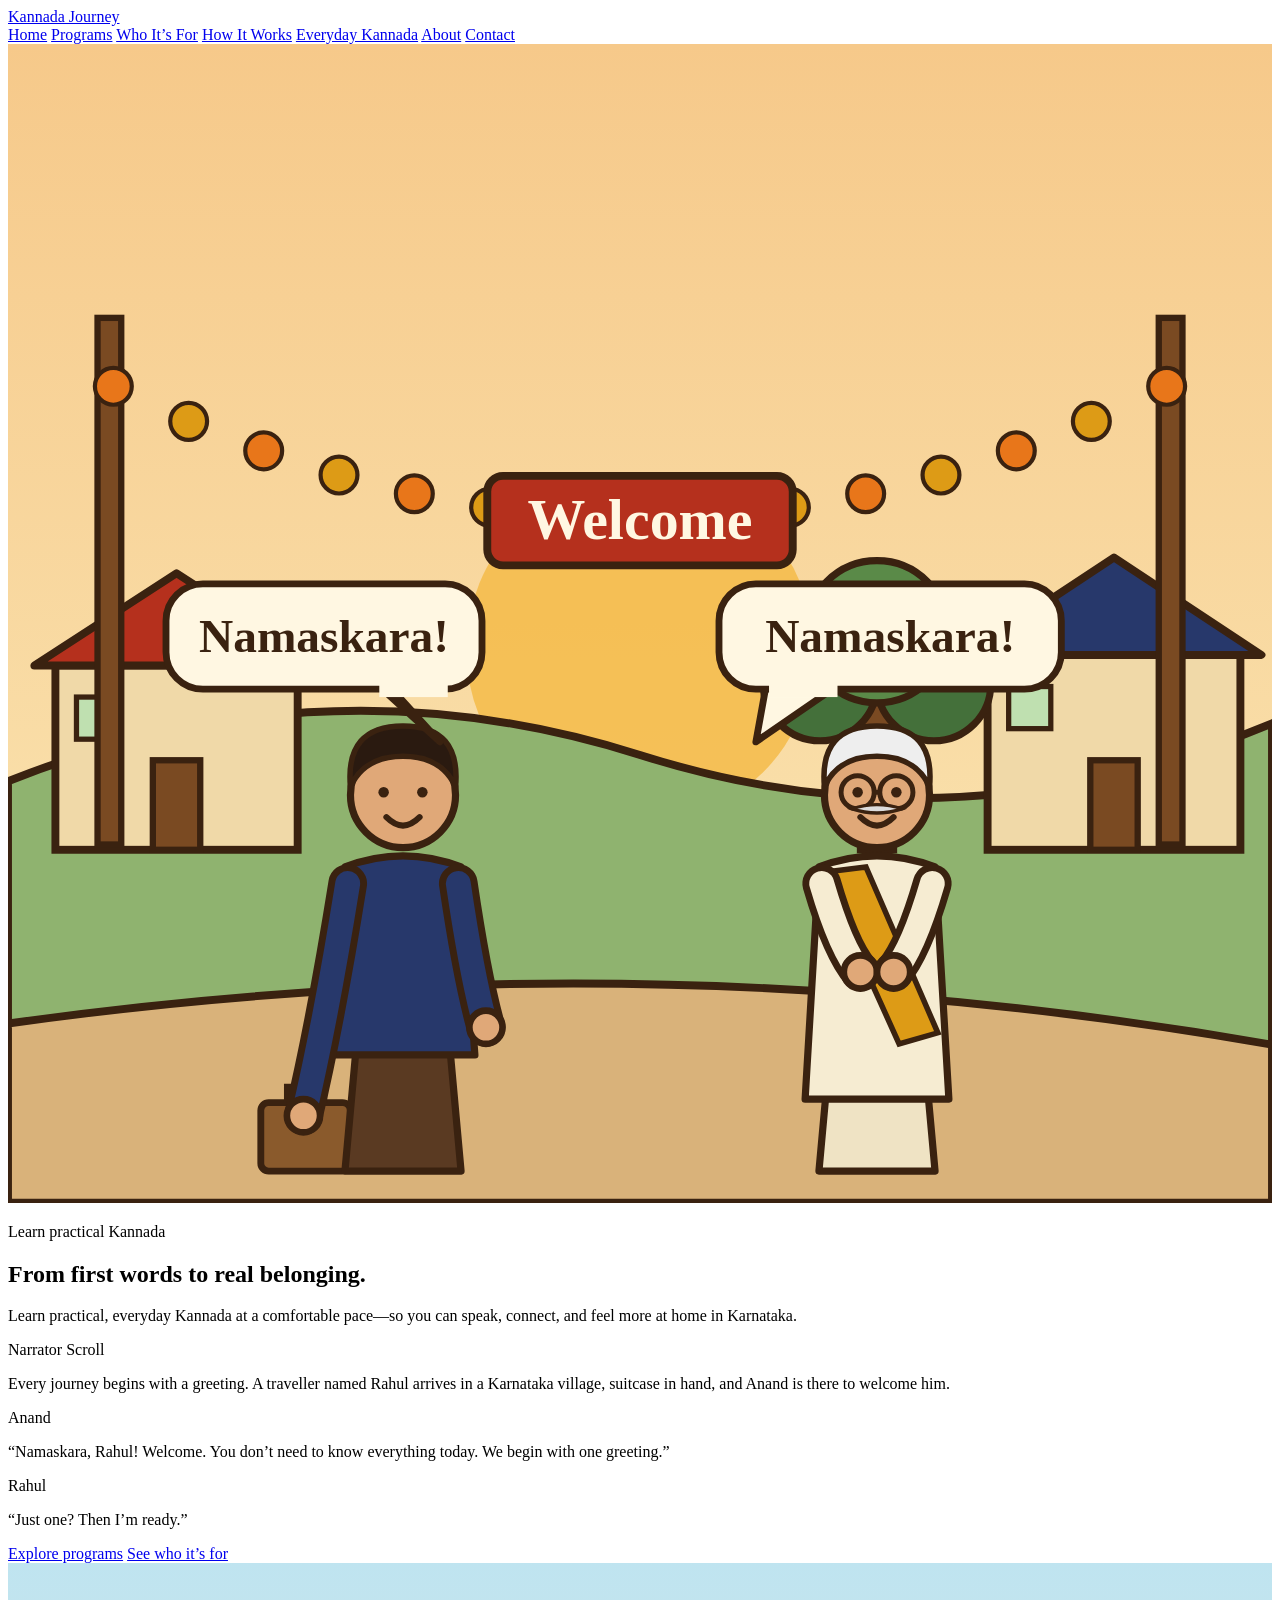
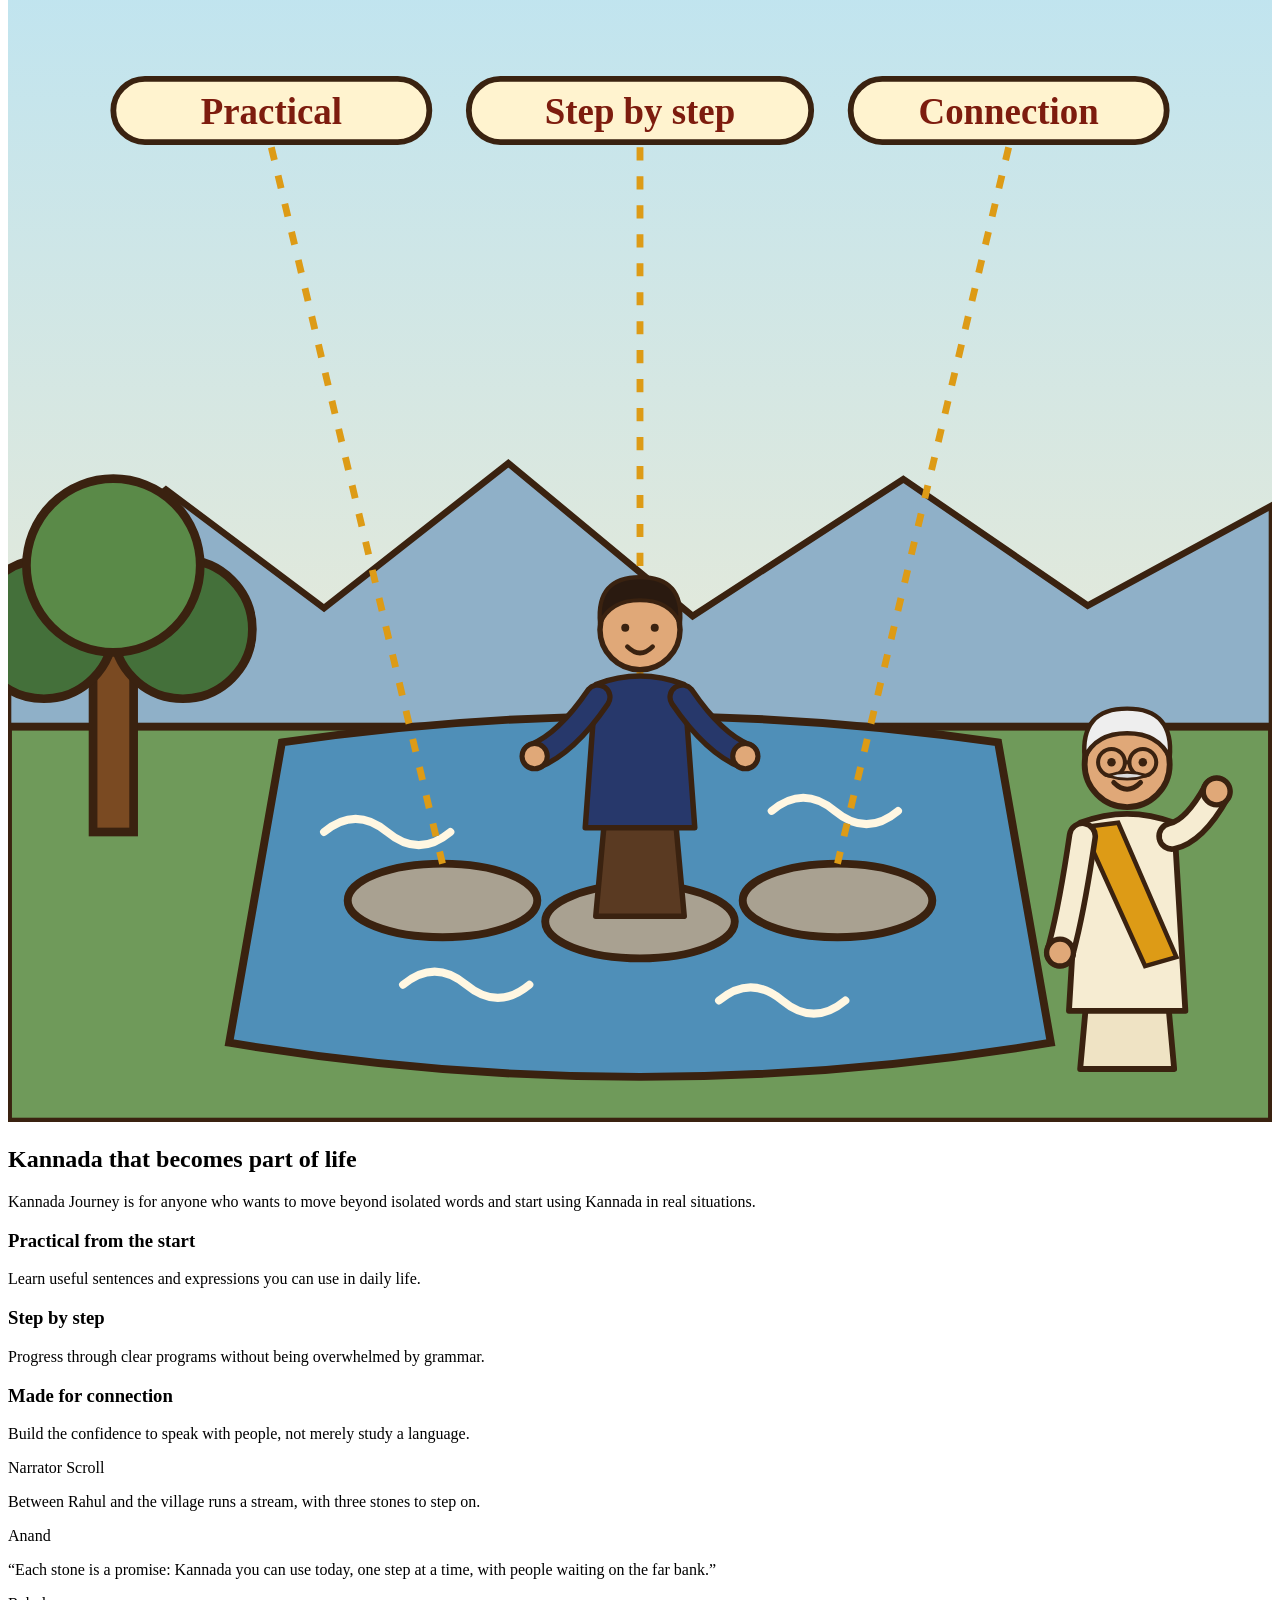
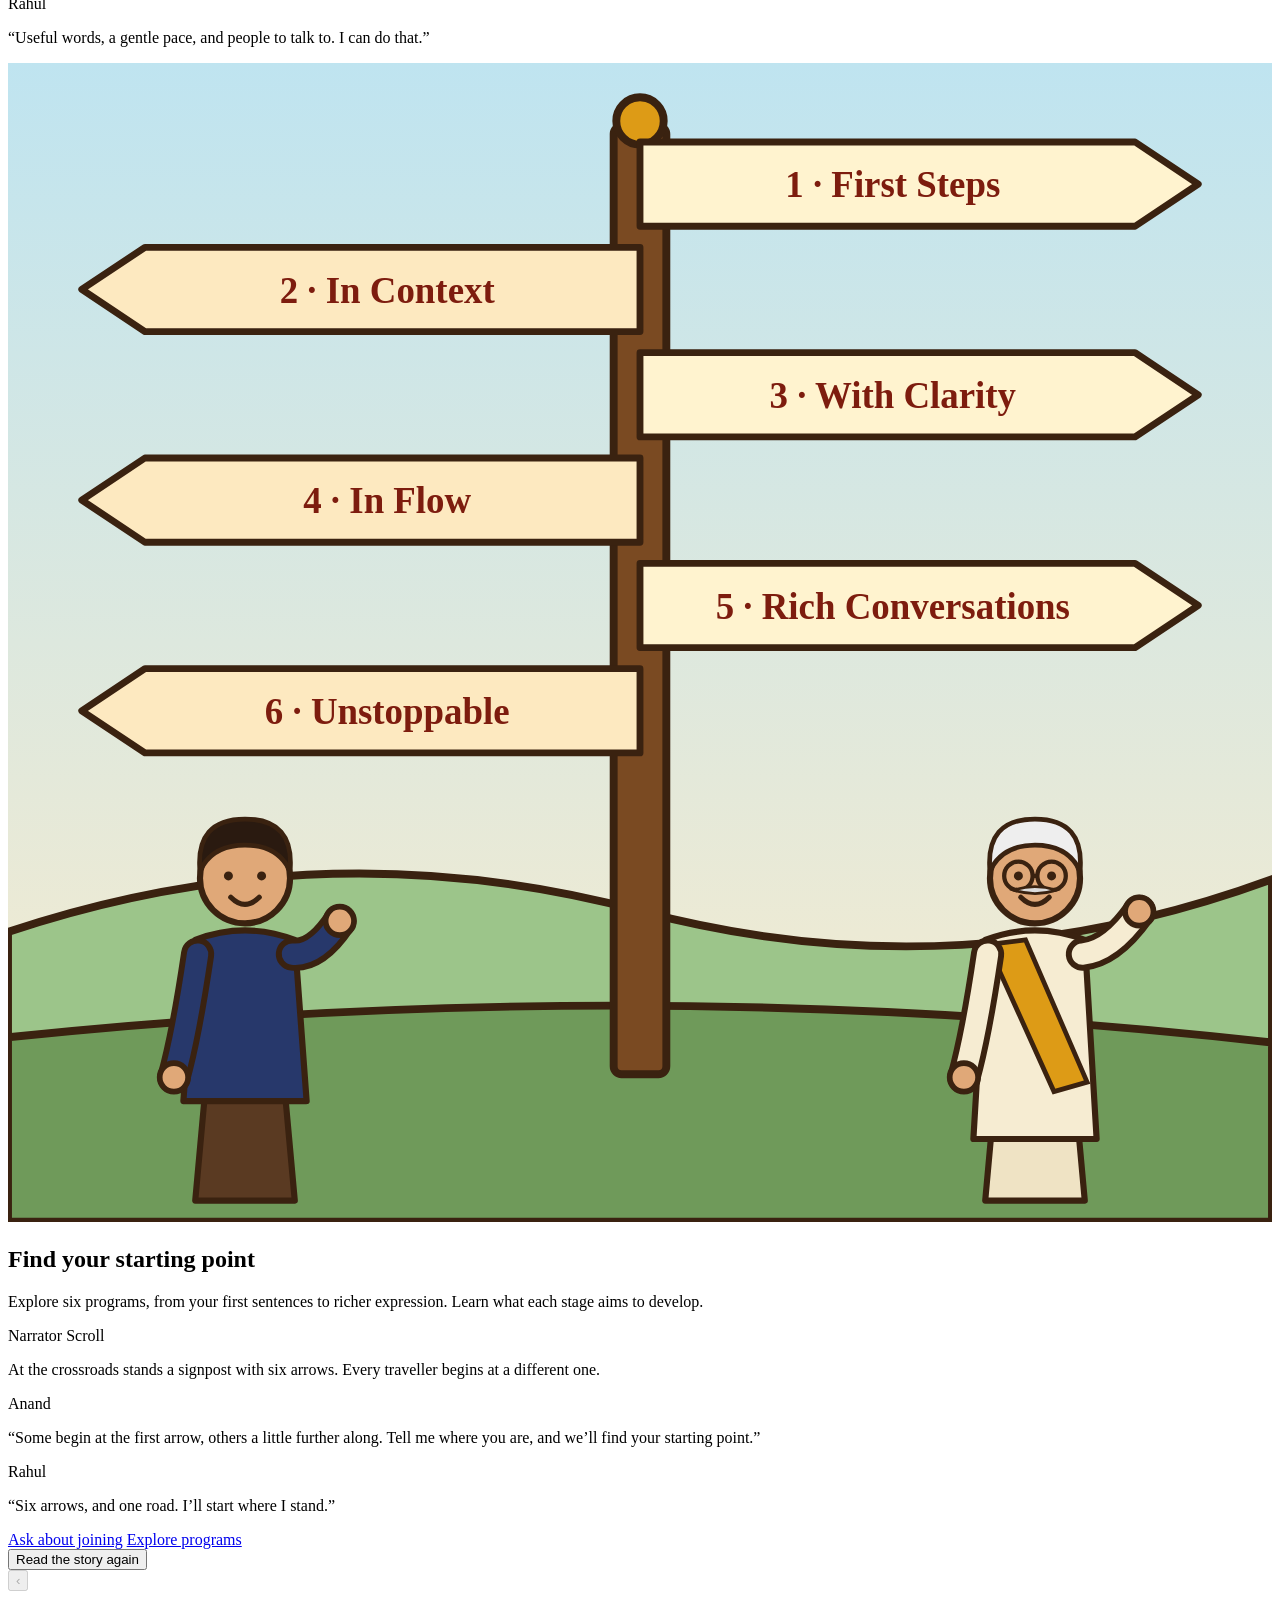
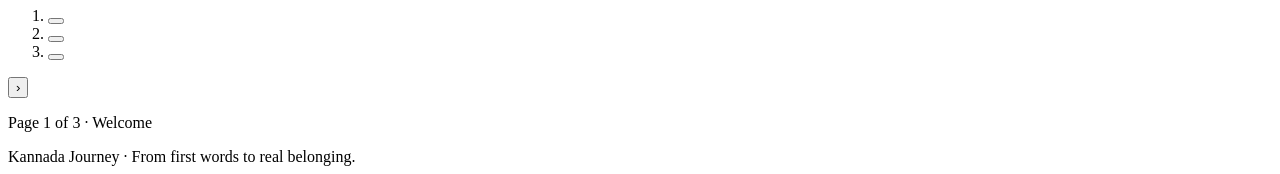
==== index.html @ fd8486d9 "Initial Commit" ====
<!DOCTYPE html>
<html lang="en">
<head>
  <meta charset="utf-8">
  <meta name="viewport" content="width=device-width, initial-scale=1">
  <title>Home | Kannada Journey</title>
  <meta name="description" content="Kannada Journey: practical Kannada for everyday life, from first words to real belonging.">

  <!-- Fonts for the storybook look (Kannada + vintage display). Remove if your styles.css already loads fonts. -->
  <link rel="preconnect" href="https://fonts.googleapis.com">
  <link rel="preconnect" href="https://fonts.gstatic.com" crossorigin>
  <link href="https://fonts.googleapis.com/css2?family=Lora:ital,wght@0,400;0,600;1,400&family=Noto+Serif+Kannada:wght@400;600;800&family=Yatra+One&display=swap" rel="stylesheet">

  <link rel="stylesheet" href="styles.css">
</head>
<body class="sb-body">

  <!-- Top bar. If you prefer your existing site header, replace this block with it. -->
  <header class="sb-topbar">
    <a class="sb-brand" href="index.html">Kannada Journey</a>
    <nav class="sb-topnav" aria-label="Main">
      <a href="index.html" aria-current="page">Home</a>
      <a href="programs.html">Programs</a>
      <a href="who-its-for.html">Who It’s For</a>
      <a href="how-it-works.html">How It Works</a>
      <a href="everyday-kannada.html">Everyday Kannada</a>
      <a href="about.html">About</a>
      <a href="contact.html">Contact</a>
    </nav>
  </header>

  <main class="sb-stage">
    <div class="sb-book" id="sbBook" tabindex="-1">

      <!-- ============ WELCOME ============ -->
      <section class="sb-spread" data-title="Welcome">
        <div class="sb-page sb-page--art">
          <div class="sb-art" data-slot="home1" data-alt="Rahul arrives in a village with his suitcase and Anand greets him with folded hands under a welcome banner">
            <p class="sb-art__fallback">The picture goes here. If you only see this message, upload <strong>storybook.js</strong> next to this page.</p>
          </div>
        </div>
        <div class="sb-page sb-page--text sb-page--cover">
          <p class="sb-kicker">Learn practical Kannada</p>
          <h1 class="sb-title">From first words to real belonging.</h1>
          <p class="sb-lead">Learn practical, everyday Kannada at a comfortable pace—so you can speak, connect, and feel more at home in Karnataka.</p>
          <div class="sb-scroll">
            <p class="sb-scroll__label">Narrator Scroll</p>
            <p>Every journey begins with a greeting. A traveller named Rahul arrives in a Karnataka village, suitcase in hand, and Anand is there to welcome him.</p>
          </div>
          <div class="sb-dialogue">
            <div class="sb-line sb-line--anand"><span class="sb-who">Anand</span><p>“Namaskara, Rahul! Welcome. You don’t need to know everything today. We begin with one greeting.”</p></div>
            <div class="sb-line sb-line--rahul"><span class="sb-who">Rahul</span><p>“Just one? Then I’m ready.”</p></div>
          </div>
          <div class="sb-actions">
            <a class="sb-btn" href="programs.html">Explore programs</a>
            <a class="sb-btn sb-btn--ghost" href="who-its-for.html">See who it’s for</a>
          </div>
        </div>
      </section>

      <!-- ============ PART OF LIFE ============ -->
      <section class="sb-spread" data-title="Part of life">
        <div class="sb-page sb-page--art">
          <div class="sb-art" data-slot="home2" data-alt="Rahul balances on stepping stones across a stream labelled Practical, Step by step and Connection while Anand waves from the far bank">
            <p class="sb-art__fallback">The picture goes here. If you only see this message, upload <strong>storybook.js</strong> next to this page.</p>
          </div>
        </div>
        <div class="sb-page sb-page--text">
          <h2 class="sb-heading">Kannada that becomes part of life</h2>
          <p class="sb-lead">Kannada Journey is for anyone who wants to move beyond isolated words and start using Kannada in real situations.</p>
          <div class="sb-cards">
            <div class="sb-card"><h3 class="sb-card__title">Practical from the start</h3><p>Learn useful sentences and expressions you can use in daily life.</p></div>
            <div class="sb-card"><h3 class="sb-card__title">Step by step</h3><p>Progress through clear programs without being overwhelmed by grammar.</p></div>
            <div class="sb-card"><h3 class="sb-card__title">Made for connection</h3><p>Build the confidence to speak with people, not merely study a language.</p></div>
          </div>
          <div class="sb-scroll">
            <p class="sb-scroll__label">Narrator Scroll</p>
            <p>Between Rahul and the village runs a stream, with three stones to step on.</p>
          </div>
          <div class="sb-dialogue">
            <div class="sb-line sb-line--anand"><span class="sb-who">Anand</span><p>“Each stone is a promise: Kannada you can use today, one step at a time, with people waiting on the far bank.”</p></div>
            <div class="sb-line sb-line--rahul"><span class="sb-who">Rahul</span><p>“Useful words, a gentle pace, and people to talk to. I can do that.”</p></div>
          </div>
        </div>
      </section>

      <!-- ============ STARTING POINT ============ -->
      <section class="sb-spread" data-title="Starting point" id="start">
        <div class="sb-page sb-page--art">
          <div class="sb-art" data-slot="home3" data-alt="A signpost with six arrows, one for each program, with Rahul and Anand standing beside it">
            <p class="sb-art__fallback">The picture goes here. If you only see this message, upload <strong>storybook.js</strong> next to this page.</p>
          </div>
        </div>
        <div class="sb-page sb-page--text sb-page--cover">
          <h2 class="sb-heading">Find your starting point</h2>
          <p class="sb-lead">Explore six programs, from your first sentences to richer expression. Learn what each stage aims to develop.</p>
          <div class="sb-scroll">
            <p class="sb-scroll__label">Narrator Scroll</p>
            <p>At the crossroads stands a signpost with six arrows. Every traveller begins at a different one.</p>
          </div>
          <div class="sb-dialogue">
            <div class="sb-line sb-line--anand"><span class="sb-who">Anand</span><p>“Some begin at the first arrow, others a little further along. Tell me where you are, and we’ll find your starting point.”</p></div>
            <div class="sb-line sb-line--rahul"><span class="sb-who">Rahul</span><p>“Six arrows, and one road. I’ll start where I stand.”</p></div>
          </div>
          <div class="sb-actions">
            <a class="sb-btn" href="contact.html">Ask about joining</a>
            <a class="sb-btn sb-btn--ghost" href="programs.html">Explore programs</a>
          </div>
          <button class="sb-link" type="button" data-sb-first>Read the story again</button>
        </div>
      </section>

    </div>

    <!-- Controls -->
    <nav class="sb-controls" aria-label="Storybook pages">
      <button class="sb-turn" type="button" data-sb-prev aria-label="Previous page">‹</button>
      <ol class="sb-dots" id="sbDots"></ol>
      <button class="sb-turn" type="button" data-sb-next aria-label="Next page">›</button>
    </nav>
    <p class="sb-counter" id="sbCounter" aria-live="polite"></p>
  </main>

  <footer class="sb-footer">Kannada Journey · From first words to real belonging.</footer>

  <script src="storybook.js"></script>
</body>
</html>
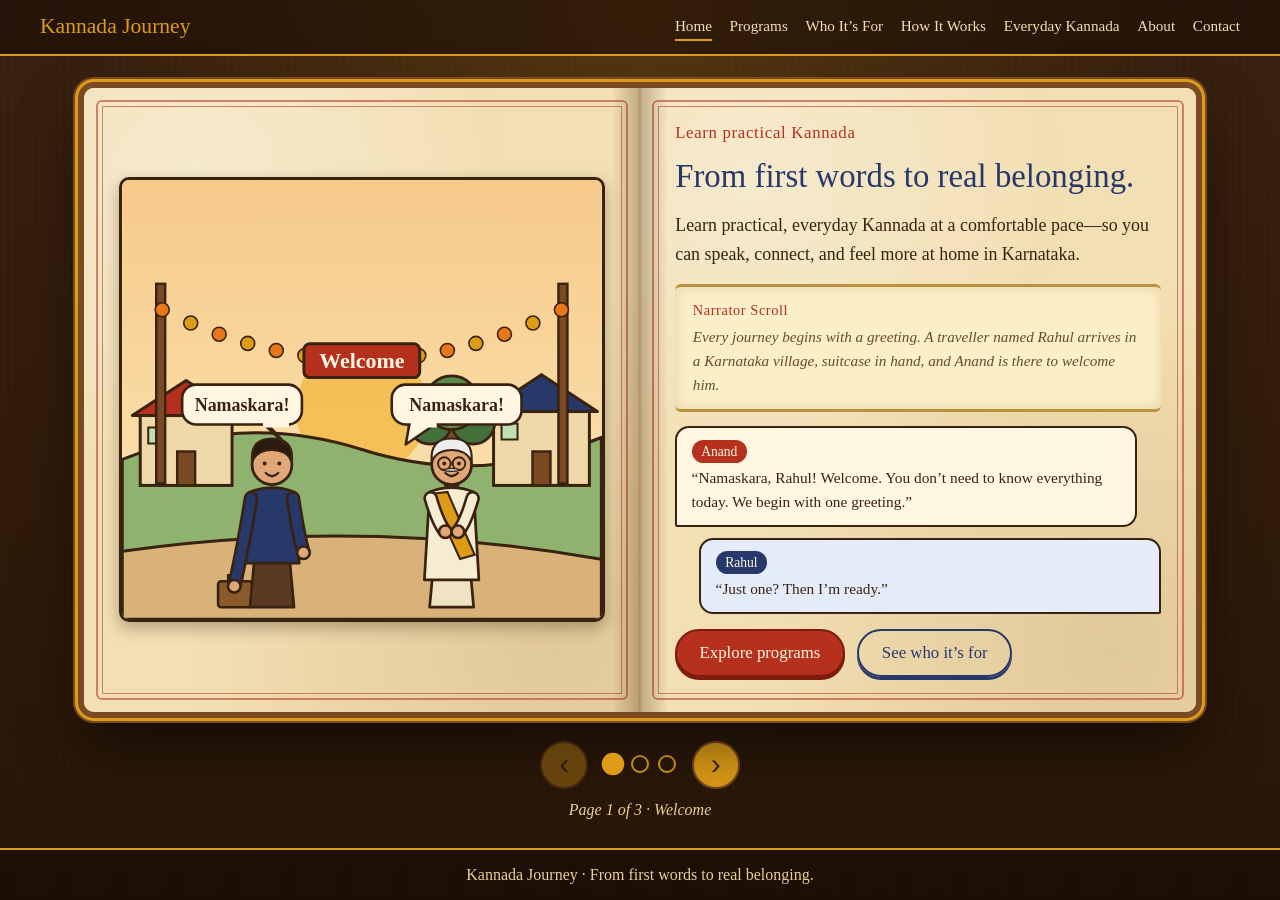
==== commit d31614a0: "link to styles css page corrected" ====
--- a/index.html
+++ b/index.html
@@ -11,7 +11,7 @@
   <link rel="preconnect" href="https://fonts.gstatic.com" crossorigin>
   <link href="https://fonts.googleapis.com/css2?family=Lora:ital,wght@0,400;0,600;1,400&family=Noto+Serif+Kannada:wght@400;600;800&family=Yatra+One&display=swap" rel="stylesheet">
 
-  <link rel="stylesheet" href="styles.css">
+  <link rel="stylesheet" href="assets/styles.css">
 </head>
 <body class="sb-body">
 
--- a/assets/styles.css
+++ b/assets/styles.css
@@ -0,0 +1,662 @@
+/* =====================================================================
+   KANNADA JOURNEY: STORYBOOK STYLES (ONE FILE FOR ALL SEVEN PAGES)
+   Paste this ONCE at the very END of your existing styles.css.
+   If you pasted any earlier storybook CSS, delete that first, so the
+   storybook styles appear only once.
+   Every class starts with .sb- so nothing clashes with your own CSS.
+   ===================================================================== */
+
+/* =====================================================================
+   KANNADA JOURNEY: STORYBOOK PROGRAMS PAGE
+   Paste this at the END of your existing styles.css.
+   Every class starts with .sb- so nothing clashes with your other pages.
+   Change the colours in :root to restyle the whole book.
+   ===================================================================== */
+
+:root {
+  --sb-desk:      #3a2210;
+  --sb-desk-2:    #281607;
+  --sb-paper:     #f2dfb3;
+  --sb-paper-2:   #e8cf98;
+  --sb-ink:       #3a2210;
+  --sb-ink-soft:  #6b4a2b;
+  --sb-red:       #b5301d;
+  --sb-gold:      #dd9b16;
+  --sb-green:     #44703a;
+  --sb-indigo:    #27386b;
+  --sb-display:   "Yatra One", "Noto Serif Kannada", Georgia, serif;
+  --sb-body-font: "Lora", "Noto Serif Kannada", Georgia, serif;
+}
+
+.sb-body {
+  margin: 0;
+  min-height: 100vh;
+  display: flex;
+  flex-direction: column;
+  color: var(--sb-ink);
+  font-family: var(--sb-body-font);
+  background:
+    radial-gradient(ellipse at 50% 0%, rgba(221,155,22,.18), transparent 60%),
+    repeating-linear-gradient(90deg, rgba(0,0,0,.06) 0 2px, transparent 2px 7px),
+    linear-gradient(var(--sb-desk), var(--sb-desk-2));
+}
+.sb-body *, .sb-body *::before, .sb-body *::after { box-sizing: border-box; }
+
+/* ---------- Top bar ---------- */
+.sb-topbar {
+  display: flex;
+  flex-wrap: wrap;
+  align-items: center;
+  justify-content: space-between;
+  gap: .5rem 1.5rem;
+  padding: .8rem clamp(1rem, 4vw, 2.5rem);
+  background: rgba(20, 10, 3, .55);
+  border-bottom: 2px solid var(--sb-gold);
+}
+.sb-brand {
+  font-family: var(--sb-display);
+  font-size: 1.35rem;
+  color: var(--sb-gold);
+  text-decoration: none;
+}
+.sb-topnav { display: flex; flex-wrap: wrap; gap: .25rem 1.1rem; }
+.sb-topnav a {
+  color: #f2dfb3;
+  text-decoration: none;
+  font-size: .95rem;
+  padding: .25rem 0;
+  border-bottom: 2px solid transparent;
+}
+.sb-topnav a:hover,
+.sb-topnav a[aria-current="page"] { border-bottom-color: var(--sb-gold); }
+.sb-topbar a:focus-visible { outline: 3px solid var(--sb-gold); outline-offset: 3px; }
+
+/* ---------- Stage ---------- */
+.sb-stage {
+  flex: 1;
+  width: 100%;
+  max-width: 1160px;
+  margin: 0 auto;
+  padding: clamp(1rem, 3vw, 2rem) clamp(.5rem, 3vw, 1.5rem) 1rem;
+}
+
+/* ---------- Book ---------- */
+.sb-book {
+  position: relative;
+  border-radius: 10px;
+  background: var(--sb-paper);
+  box-shadow:
+    0 0 0 6px #7a4a22,
+    0 0 0 9px var(--sb-gold),
+    0 0 0 11px #7a4a22,
+    0 30px 60px rgba(0,0,0,.55);
+  outline: none;
+}
+
+.sb-spread {
+  display: none;
+  grid-template-columns: 1fr 1fr;
+  align-items: stretch;
+  min-height: 560px;
+  perspective: 1800px;
+  position: relative;
+}
+.sb-spread.is-active { display: grid; }
+
+.sb-spread::after {
+  content: "";
+  position: absolute;
+  top: 0; bottom: 0; left: 50%;
+  width: 56px;
+  transform: translateX(-50%);
+  pointer-events: none;
+  background: linear-gradient(90deg,
+    transparent, rgba(80,45,10,.28) 45%, rgba(80,45,10,.4) 50%, rgba(80,45,10,.28) 55%, transparent);
+}
+
+.sb-page {
+  position: relative;
+  padding: clamp(1.2rem, 3vw, 2.2rem);
+  background:
+    radial-gradient(circle at 20% 15%, rgba(255,255,255,.35), transparent 45%),
+    radial-gradient(circle at 85% 90%, rgba(150,95,30,.18), transparent 50%),
+    var(--sb-paper);
+}
+.sb-page--art {
+  border-radius: 10px 0 0 10px;
+  display: flex;
+  align-items: center;
+  justify-content: center;
+}
+.sb-page--text {
+  border-radius: 0 10px 10px 0;
+  display: flex;
+  flex-direction: column;
+  justify-content: center;
+  gap: .9rem;
+  transform-origin: left center;
+  backface-visibility: hidden;
+}
+
+/* inner ruled border */
+.sb-page::before {
+  content: "";
+  position: absolute;
+  inset: 12px;
+  border: 2px solid var(--sb-red);
+  outline: 1px solid var(--sb-red);
+  outline-offset: -7px;
+  border-radius: 6px;
+  pointer-events: none;
+  opacity: .55;
+}
+
+/* ---------- Art ---------- */
+.sb-art {
+  position: relative;
+  width: 100%;
+  max-width: 520px;
+  margin: 0 auto;
+}
+.sb-art svg {
+  display: block;
+  width: 100%;
+  height: auto;
+  aspect-ratio: 480 / 440;
+  border-radius: 10px;
+  border: 3px solid var(--sb-ink);
+  box-shadow: 0 6px 16px rgba(58,34,16,.35);
+}
+.sb-art img {
+  display: block;
+  width: 100%;
+  height: auto;
+  max-height: 560px;
+  object-fit: contain;
+  border-radius: 10px;
+  border: 3px solid var(--sb-ink);
+  box-shadow: 0 6px 16px rgba(58,34,16,.35);
+}
+
+/* Shown only if storybook.js has not loaded: tells you what is wrong */
+.sb-art__fallback {
+  margin: 0;
+  padding: 2rem 1.2rem;
+  text-align: center;
+  font-style: italic;
+  line-height: 1.5;
+  color: var(--sb-ink-soft);
+  border: 3px dashed var(--sb-red);
+  border-radius: 10px;
+  background: rgba(181,48,29,.07);
+}
+
+.sb-svg-text { font-family: var(--sb-body-font); }
+
+/* ---------- Typography ---------- */
+.sb-kicker,
+.sb-chapter {
+  margin: 0;
+  font-family: var(--sb-display);
+  font-size: 1.05rem;
+  color: var(--sb-red);
+  letter-spacing: .04em;
+}
+.sb-chapter::before { content: "❖ "; color: var(--sb-gold); }
+
+.sb-title,
+.sb-heading {
+  margin: 0;
+  font-family: var(--sb-display);
+  font-weight: 400;
+  color: var(--sb-indigo);
+  line-height: 1.2;
+}
+.sb-title   { font-size: clamp(1.45rem, 3vw, 2.05rem); }
+.sb-heading { font-size: clamp(1.4rem, 2.8vw, 2rem); }
+.sb-heading__main { display: block; }
+.sb-heading__sub {
+  display: block;
+  margin-top: .3rem;
+  font-family: var(--sb-body-font);
+  font-style: italic;
+  font-size: .62em;
+  color: var(--sb-red);
+}
+
+.sb-lead {
+  margin: 0;
+  font-size: clamp(1rem, 1.5vw, 1.12rem);
+  line-height: 1.65;
+  max-width: 36em;
+}
+.sb-focus {
+  margin: 0;
+  font-size: .92rem;
+  line-height: 1.5;
+  color: var(--sb-ink-soft);
+}
+.sb-focus strong { color: var(--sb-green); }
+
+/* Narrator scroll */
+.sb-scroll {
+  position: relative;
+  padding: .7rem 1.1rem;
+  background: #fbefc8;
+  border-top: 3px solid #b8923f;
+  border-bottom: 3px solid #b8923f;
+  border-radius: 6px;
+  box-shadow: inset 0 0 14px rgba(150,95,30,.2);
+  max-width: 36em;
+}
+.sb-scroll p { margin: 0; font-style: italic; font-size: .95rem; line-height: 1.6; color: var(--sb-ink-soft); }
+.sb-scroll .sb-scroll__label {
+  margin-bottom: .2rem;
+  font-style: normal;
+  font-family: var(--sb-display);
+  font-size: .9rem;
+  color: var(--sb-red);
+  letter-spacing: .04em;
+}
+
+/* Dialogue */
+.sb-dialogue { display: grid; gap: .7rem; max-width: 36em; }
+.sb-line {
+  position: relative;
+  padding: .65rem .9rem .7rem;
+  border: 2px solid var(--sb-ink);
+  border-radius: 14px;
+  line-height: 1.55;
+  font-size: .96rem;
+}
+.sb-line p { margin: 0; }
+.sb-who {
+  display: inline-block;
+  margin-bottom: .2rem;
+  padding: .05rem .6rem;
+  font-family: var(--sb-display);
+  font-size: .85rem;
+  color: #fff7e2;
+  border-radius: 999px;
+}
+.sb-line--anand { background: #fff7e2; margin-right: 1.5rem; border-bottom-left-radius: 2px; }
+.sb-line--anand .sb-who { background: var(--sb-red); }
+.sb-line--rahul { background: #e3ecf8; margin-left: 1.5rem; border-bottom-right-radius: 2px; }
+.sb-line--rahul .sb-who { background: var(--sb-indigo); }
+
+.sb-story {
+  margin: .3rem 0 0;
+  padding: .8rem 1rem;
+  font-style: italic;
+  line-height: 1.6;
+  color: var(--sb-ink-soft);
+  background: rgba(221,155,22,.16);
+  border-left: 4px solid var(--sb-gold);
+  border-radius: 0 8px 8px 0;
+  max-width: 36em;
+}
+
+.sb-route {
+  margin: 0;
+  padding: 0;
+  list-style: none;
+  display: grid;
+  gap: .7rem;
+}
+.sb-route li {
+  padding: .6rem .9rem;
+  border: 2px dashed var(--sb-green);
+  border-radius: 8px;
+  line-height: 1.5;
+}
+.sb-route li span { display: block; font-family: var(--sb-display); color: var(--sb-green); }
+
+/* ---------- Buttons ---------- */
+.sb-actions { display: flex; flex-wrap: wrap; gap: .8rem; }
+.sb-btn {
+  display: inline-block;
+  padding: .75rem 1.4rem;
+  font-family: var(--sb-display);
+  font-size: 1.05rem;
+  color: #fff7e2;
+  background: var(--sb-red);
+  border: 2px solid #7d1c0e;
+  border-radius: 999px;
+  box-shadow: 0 3px 0 #7d1c0e;
+  text-decoration: none;
+  cursor: pointer;
+  align-self: flex-start;
+}
+.sb-btn:hover { background: #cc3a25; }
+.sb-btn:active { transform: translateY(2px); box-shadow: 0 1px 0 #7d1c0e; }
+.sb-btn--ghost {
+  color: var(--sb-indigo);
+  background: transparent;
+  border-color: var(--sb-indigo);
+  box-shadow: 0 3px 0 var(--sb-indigo);
+}
+.sb-btn--ghost:hover { background: rgba(39,56,107,.1); }
+.sb-link {
+  align-self: flex-start;
+  padding: 0;
+  font: inherit;
+  font-style: italic;
+  color: var(--sb-ink-soft);
+  background: none;
+  border: 0;
+  text-decoration: underline;
+  cursor: pointer;
+}
+
+/* ---------- Controls ---------- */
+.sb-controls {
+  display: flex;
+  align-items: center;
+  justify-content: center;
+  gap: 1rem;
+  margin-top: 1.8rem;
+}
+.sb-turn {
+  width: 48px;
+  height: 48px;
+  font-size: 1.8rem;
+  line-height: 1;
+  color: var(--sb-ink);
+  background: var(--sb-gold);
+  border: 2px solid #7a4a22;
+  border-radius: 50%;
+  cursor: pointer;
+}
+.sb-turn:hover:not(:disabled) { background: #f1b43a; }
+.sb-turn:disabled { opacity: .35; cursor: default; }
+
+.sb-dots {
+  display: flex;
+  flex-wrap: wrap;
+  justify-content: center;
+  gap: .55rem;
+  margin: 0;
+  padding: 0;
+  list-style: none;
+}
+.sb-dots button {
+  width: 18px;
+  height: 18px;
+  padding: 0;
+  background: transparent;
+  border: 2px solid var(--sb-gold);
+  border-radius: 50%;
+  cursor: pointer;
+}
+.sb-dots button[aria-current="true"] { background: var(--sb-gold); transform: scale(1.25); }
+
+.sb-counter {
+  margin: .8rem 0 0;
+  text-align: center;
+  font-style: italic;
+  color: #e8cf98;
+}
+.sb-footer {
+  padding: 1rem;
+  text-align: center;
+  color: #e8cf98;
+  background: rgba(20,10,3,.55);
+  border-top: 2px solid var(--sb-gold);
+}
+
+.sb-body button:focus-visible,
+.sb-body a:focus-visible { outline: 3px solid var(--sb-indigo); outline-offset: 3px; }
+.sb-controls button:focus-visible { outline-color: #fff; }
+
+/* ---------- Page-turn animation ---------- */
+@keyframes sbTurnNext {
+  from { transform: rotateY(-80deg); opacity: .2; }
+  to   { transform: rotateY(0);      opacity: 1; }
+}
+@keyframes sbTurnPrev {
+  from { transform: rotateY(60deg);  opacity: .2; }
+  to   { transform: rotateY(0);      opacity: 1; }
+}
+@keyframes sbFade { from { opacity: 0; } to { opacity: 1; } }
+
+.sb-spread.sb-go-next .sb-page--text { animation: sbTurnNext .7s ease both; }
+.sb-spread.sb-go-prev .sb-page--text { animation: sbTurnPrev .7s ease both; }
+.sb-spread.sb-go-next .sb-page--art,
+.sb-spread.sb-go-prev .sb-page--art  { animation: sbFade .7s ease both; }
+
+/* ---------- Mobile: picture on top, text below ---------- */
+@media (max-width: 800px) {
+  .sb-spread { grid-template-columns: 1fr; min-height: 0; }
+  .sb-spread::after { display: none; }
+  .sb-page--art  { border-radius: 10px 10px 0 0; padding-bottom: .6rem; }
+  .sb-page--text { border-radius: 0 0 10px 10px; }
+  .sb-topbar { justify-content: center; text-align: center; }
+  .sb-topnav { justify-content: center; }
+  .sb-dots { max-width: 220px; }
+  .sb-line--anand { margin-right: .5rem; }
+  .sb-line--rahul { margin-left: .5rem; }
+}
+
+@media (prefers-reduced-motion: reduce) {
+  .sb-spread.sb-go-next .sb-page--text,
+  .sb-spread.sb-go-prev .sb-page--text,
+  .sb-spread.sb-go-next .sb-page--art,
+  .sb-spread.sb-go-prev .sb-page--art { animation: none; }
+}
+
+
+/* =====================================================================
+   KANNADA JOURNEY: EXTRA STORYBOOK STYLES FOR THE OTHER PAGES
+   Paste this at the very END of styles.css, AFTER the storybook-styles.css
+   block you already added for the Programs page.
+   (Home, Who It's For, How It Works, Everyday Kannada, About)
+   ===================================================================== */
+
+/* A third speaker: guests such as Meera, Arjun, Sofia and Neha */
+.sb-line--guest { background: #e6f1df; margin-left: 1.5rem; border-bottom-right-radius: 2px; }
+.sb-line--guest .sb-who { background: var(--sb-green); }
+
+.sb-lead strong { color: var(--sb-green); font-family: var(--sb-display); font-weight: 400; }
+
+/* ---------- Three little cards ---------- */
+.sb-cards { display: grid; gap: .6rem; max-width: 36em; }
+.sb-card {
+  padding: .6rem .9rem .7rem;
+  background: #fff7e2;
+  border: 2px dashed var(--sb-green);
+  border-radius: 10px;
+}
+.sb-card__title {
+  margin: 0 0 .15rem;
+  font-family: var(--sb-display);
+  font-weight: 400;
+  font-size: 1.05rem;
+  color: var(--sb-red);
+}
+.sb-card p { margin: 0; font-size: .94rem; line-height: 1.5; }
+
+/* ---------- Tab-like chips that jump to a page ---------- */
+.sb-tabs { display: flex; flex-wrap: wrap; gap: .5rem; max-width: 36em; }
+.sb-tab {
+  padding: .45rem .9rem;
+  font: inherit;
+  font-size: .9rem;
+  color: var(--sb-indigo);
+  background: #fff7e2;
+  border: 2px solid var(--sb-indigo);
+  border-radius: 999px;
+  cursor: pointer;
+}
+.sb-tab:hover { background: var(--sb-indigo); color: #fff7e2; }
+
+/* ---------- Two lists side by side ---------- */
+.sb-twocol {
+  display: grid;
+  grid-template-columns: 1fr 1fr;
+  gap: .8rem;
+  max-width: 38em;
+}
+.sb-list {
+  padding: .6rem .8rem;
+  background: rgba(68,112,58,.09);
+  border-left: 4px solid var(--sb-green);
+  border-radius: 0 8px 8px 0;
+}
+.sb-list__title {
+  margin: 0 0 .3rem;
+  font-family: var(--sb-display);
+  font-weight: 400;
+  font-size: .95rem;
+  color: var(--sb-green);
+}
+.sb-list ul { margin: 0; padding-left: 1.1rem; }
+.sb-list li { margin-bottom: .25rem; font-size: .88rem; line-height: 1.45; }
+
+/* ---------- Kannada phrase chips (Everyday Kannada) ---------- */
+.sb-phrases {
+  display: grid;
+  grid-template-columns: 1fr 1fr;
+  gap: .5rem;
+  margin: 0;
+  padding: 0;
+  list-style: none;
+  max-width: 36em;
+}
+.sb-phrase {
+  padding: .5rem .7rem;
+  background: #fff7e2;
+  border: 2px solid var(--sb-gold);
+  border-radius: 10px;
+  line-height: 1.3;
+}
+.sb-phrase__kn { display: block; font-size: 1.1rem; font-weight: 600; color: var(--sb-indigo); }
+.sb-phrase__en { display: block; font-size: .82rem; font-style: italic; color: var(--sb-ink-soft); }
+
+@media (max-width: 800px) {
+  .sb-twocol { grid-template-columns: 1fr; }
+  .sb-line--guest { margin-left: .5rem; }
+}
+@media (max-width: 420px) {
+  .sb-phrases { grid-template-columns: 1fr; }
+}
+
+/* =====================================================================
+   CONTACT PAGE: the enquiry form
+   ===================================================================== */
+.sb-form { display: grid; gap: .7rem; max-width: 38em; }
+.sb-form__row { display: grid; grid-template-columns: 1fr 1fr; gap: .7rem; }
+.sb-field { display: grid; gap: .2rem; }
+.sb-field label {
+  font-family: var(--sb-display);
+  font-size: .88rem;
+  color: var(--sb-green);
+}
+.sb-field input,
+.sb-field select,
+.sb-field textarea {
+  width: 100%;
+  padding: .5rem .65rem;
+  font: inherit;
+  font-size: .95rem;
+  color: var(--sb-ink);
+  background: #fffaf0;
+  border: 2px solid var(--sb-ink-soft);
+  border-radius: 8px;
+}
+.sb-field textarea { min-height: 4.2rem; resize: vertical; }
+.sb-field input:focus,
+.sb-field select:focus,
+.sb-field textarea:focus { outline: 3px solid var(--sb-gold); outline-offset: 1px; border-color: var(--sb-red); }
+
+/* Spam trap: hidden from people, visible to simple bots */
+.sb-hp { position: absolute; left: -9999px; width: 1px; height: 1px; overflow: hidden; }
+
+.sb-consent { margin: 0; font-size: .82rem; line-height: 1.45; color: var(--sb-ink-soft); }
+.sb-status { margin: 0; padding: .6rem .9rem; border-radius: 8px; line-height: 1.5; }
+.sb-status:empty { display: none; }
+.sb-status--info  { background: rgba(221,155,22,.18); border-left: 4px solid var(--sb-gold); }
+.sb-status--ok    { background: rgba(68,112,58,.16);  border-left: 4px solid var(--sb-green); }
+.sb-status--error { background: rgba(181,48,29,.14);  border-left: 4px solid var(--sb-red); }
+.sb-btn:disabled { opacity: .6; cursor: default; }
+
+@media (max-width: 560px) {
+  .sb-form__row { grid-template-columns: 1fr; }
+}
+
+/* =====================================================================
+   PROGRAMS PAGE: Anand's slate, taglines and "what you will learn" lists
+   ===================================================================== */
+.sb-tagline {
+  margin: 0;
+  font-style: italic;
+  font-size: 1.02rem;
+  color: var(--sb-red);
+}
+.sb-subhead {
+  margin: .3rem 0 0;
+  font-family: var(--sb-display);
+  font-weight: 400;
+  font-size: 1.05rem;
+  color: var(--sb-green);
+}
+.sb-bullets {
+  margin: 0;
+  padding: 0;
+  list-style: none;
+  display: grid;
+  gap: .4rem;
+  max-width: 36em;
+}
+.sb-bullets li {
+  position: relative;
+  padding-left: 1.5rem;
+  font-size: .95rem;
+  line-height: 1.5;
+}
+.sb-bullets li::before {
+  content: "✦";
+  position: absolute;
+  left: 0;
+  top: 0;
+  color: var(--sb-gold);
+}
+.sb-btn--small { padding: .5rem 1.1rem; font-size: .95rem; }
+
+/* The chalk slate Anand uses to show examples */
+.sb-slate {
+  width: 100%;
+  max-width: 520px;
+  margin: 0 auto;
+  padding: 1.1rem 1.3rem 1.3rem;
+  color: #f6efd9;
+  background:
+    radial-gradient(circle at 25% 20%, rgba(255,255,255,.06), transparent 50%),
+    #2b312c;
+  border: 10px solid #7a4a22;
+  border-radius: 10px;
+  box-shadow: inset 0 0 30px rgba(0,0,0,.55), 0 6px 16px rgba(58,34,16,.35);
+}
+.sb-slate__title {
+  margin: 0;
+  font-family: var(--sb-display);
+  font-size: 1.3rem;
+  color: #f4d27a;
+}
+.sb-slate__sub {
+  margin: .1rem 0 .7rem;
+  font-style: italic;
+  font-size: .9rem;
+  color: #cfc9b0;
+}
+.sb-slate__list { margin: 0; padding: 0; list-style: none; display: grid; gap: .1rem; }
+.sb-slate__list li { padding: .4rem 0; border-bottom: 1px dashed rgba(246,239,217,.28); }
+.sb-slate__list li:last-child { border-bottom: 0; }
+.sb-slate__kn { display: block; font-size: 1.15rem; font-weight: 600; line-height: 1.4; }
+.sb-slate__en { display: block; font-size: .86rem; font-style: italic; color: #e8d79a; }
+
+.sb-slate__note {
+  margin: .8rem 0 0;
+  font-size: .8rem;
+  font-style: italic;
+  color: #cfc9b0;
+}
